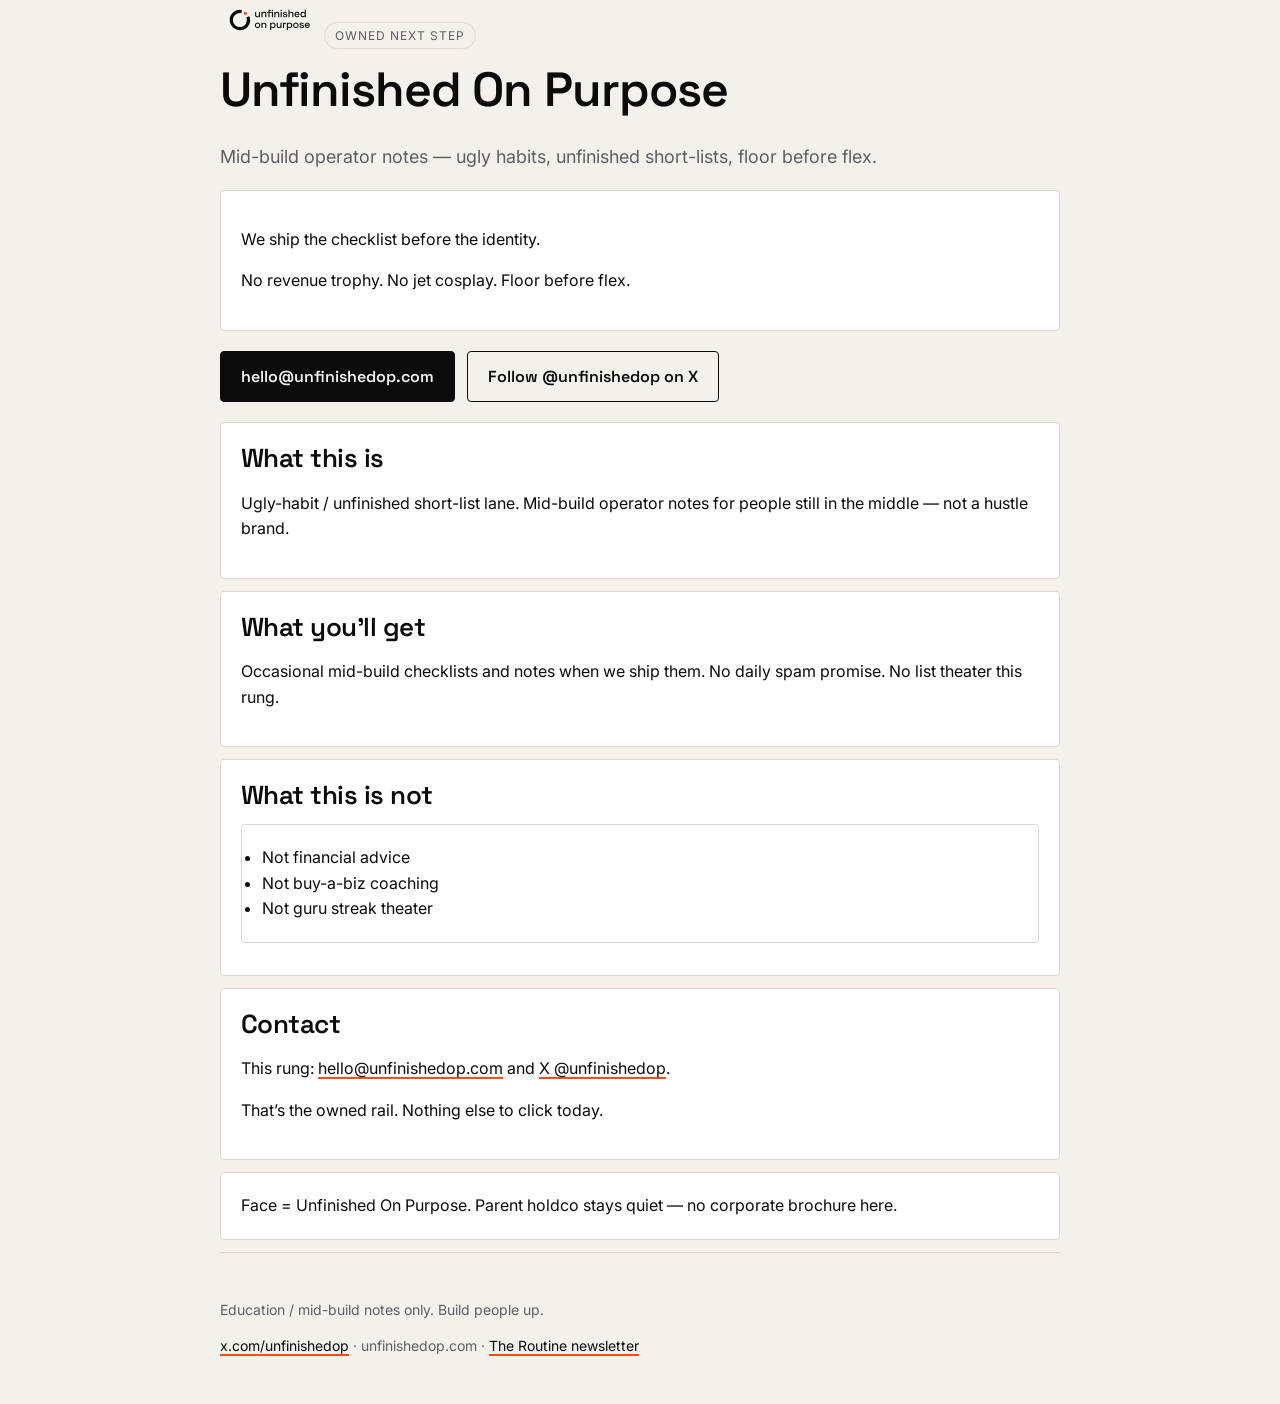
==== index.html @ bfcd1fdf "Apply UOP brand direction A (Open Loop): brand.css tokens, logo, favicons, Routine wordmark" ====
<!DOCTYPE html>
<html lang="en">
<head>
  <meta charset="utf-8" />
  <meta name="viewport" content="width=device-width, initial-scale=1" />
  <title>Unfinished On Purpose</title>
  <meta name="description" content="Mid-build operator notes — ugly habits, unfinished short-lists, floor before flex." />
  <meta name="theme-color" content="#1a1917" />
  <link rel="icon" type="image/svg+xml" href="brand/uop-mark.svg" />
  <link rel="icon" type="image/png" href="favicon.png" />
  <link rel="apple-touch-icon" href="favicon-192.png" />
  <link rel="stylesheet" href="styles.css">
</head>
<body>
  <main class="wrap">
    <img class="brandlogo" src="brand/uop-logo.svg" alt="Unfinished On Purpose logo" />
    <p class="eyebrow">Owned next step</p>
    <h1>Unfinished On Purpose</h1>
    <p class="oneliner">Mid-build operator notes — ugly habits, unfinished short-lists, floor before flex.</p>

    <div class="proof" aria-label="Proof of unfinished">
      <p>We ship the checklist before the identity.</p>
      <p>No revenue trophy. No jet cosplay. Floor before flex.</p>
    </div>

    <div class="ctas">
      <a class="btn btn-primary" href="mailto:hello@unfinishedop.com">hello@unfinishedop.com</a>
      <a class="btn btn-secondary" href="https://x.com/unfinishedop" rel="noopener noreferrer">Follow @unfinishedop on X</a>
    </div>

    <section class="panel">
      <h2>What this is</h2>
      <p>Ugly-habit / unfinished short-list lane. Mid-build operator notes for people still in the middle — not a hustle brand.</p>
    </section>

    <section class="panel">
      <h2>What you’ll get</h2>
      <p>Occasional mid-build checklists and notes when we ship them. No daily spam promise. No list theater this rung.</p>
    </section>

    <section class="panel">
      <h2>What this is not</h2>
      <ul class="kill">
        <li>Not financial advice</li>
        <li>Not buy-a-biz coaching</li>
        <li>Not guru streak theater</li>
      </ul>
    </section>

    <section class="panel">
      <h2>Contact</h2>
      <p>This rung: <a href="mailto:hello@unfinishedop.com">hello@unfinishedop.com</a> and <a href="https://x.com/unfinishedop" rel="noopener noreferrer">X @unfinishedop</a>.</p>
      <p>That’s the owned rail. Nothing else to click today.</p>
    </section>

    <p class="holdco">Face = Unfinished On Purpose. Parent holdco stays quiet — no corporate brochure here.</p>

    <footer>
      <p>Education / mid-build notes only. Build people up.</p>
      <p><a href="https://x.com/unfinishedop" rel="noopener noreferrer">x.com/unfinishedop</a> · unfinishedop.com · <a href="routine/">The Routine newsletter</a></p>
    </footer>
  </main>
</body>
</html>
---- styles.css ----
/* Unfinished On Purpose — Open Loop brand (A). Tokens from /brand/brand.css. */
@import url("/brand/brand.css");
:root{--bg:var(--uop-bg);--fg:var(--uop-fg);--muted:var(--uop-muted);--line:var(--uop-rule);--soft:var(--uop-white);--accent:var(--uop-ink);--accent-fg:var(--uop-paper);--radius:var(--uop-radius);--font:var(--uop-font-body)}
*{box-sizing:border-box}
body{margin:0;background:var(--bg);color:var(--fg);font:16px/1.6 var(--font)}
a{color:var(--fg)}
h1,h2,h3{line-height:1.2;margin:0 0 .5em}
h1{font-size:clamp(32px,5vw,48px);letter-spacing:-.02em}
h2{font-size:26px}
section{padding:48px 0;border-top:1px solid var(--line)}
footer{padding:32px 0;border-top:1px solid var(--line);color:var(--muted);font-size:14px}
.wrap,.w{max-width:880px;margin:0 auto;padding:0 20px}
.narrow{max-width:640px}
nav{display:flex;justify-content:space-between;align-items:center;padding:18px 0}
.logo{display:flex;align-items:center;gap:8px;font-weight:700}
.logo img,.mark{width:28px;height:28px}
.eyebrow,.pill{display:inline-block;font-size:12px;text-transform:uppercase;letter-spacing:.08em;color:var(--muted);border:1px solid var(--line);border-radius:999px;padding:3px 10px}
.oneliner,.lead,.sub{color:var(--muted);font-size:18px}
.ctas{display:flex;flex-wrap:wrap;gap:12px;margin:20px 0}
.btn{display:inline-block;padding:12px 20px;border-radius:var(--radius);background:var(--accent);color:var(--accent-fg);text-decoration:none;font-weight:600;border:1px solid var(--accent)}
.btn.s{padding:8px 14px;font-size:14px}
.btn-secondary{background:transparent;color:var(--fg)}
.panel,.c,.offer,.proof,.holdco,.kill{background:var(--soft);border:1px solid var(--line);border-radius:var(--radius);padding:20px;margin:12px 0}
.g{display:grid;gap:16px}.g3{grid-template-columns:repeat(auto-fit,minmax(220px,1fr))}
.ic{font-size:22px}
.embed{margin:16px 0}

h1,h2,h3,.logo,.btn{font-family:var(--uop-font-display)}
.btn:hover{background:var(--uop-primer);border-color:var(--uop-primer);color:var(--uop-white)}
a:hover{color:var(--uop-primer-dark)}
.brandlogo{height:40px;width:auto}.wordmark{display:block;height:56px;width:auto;margin:12px 0}
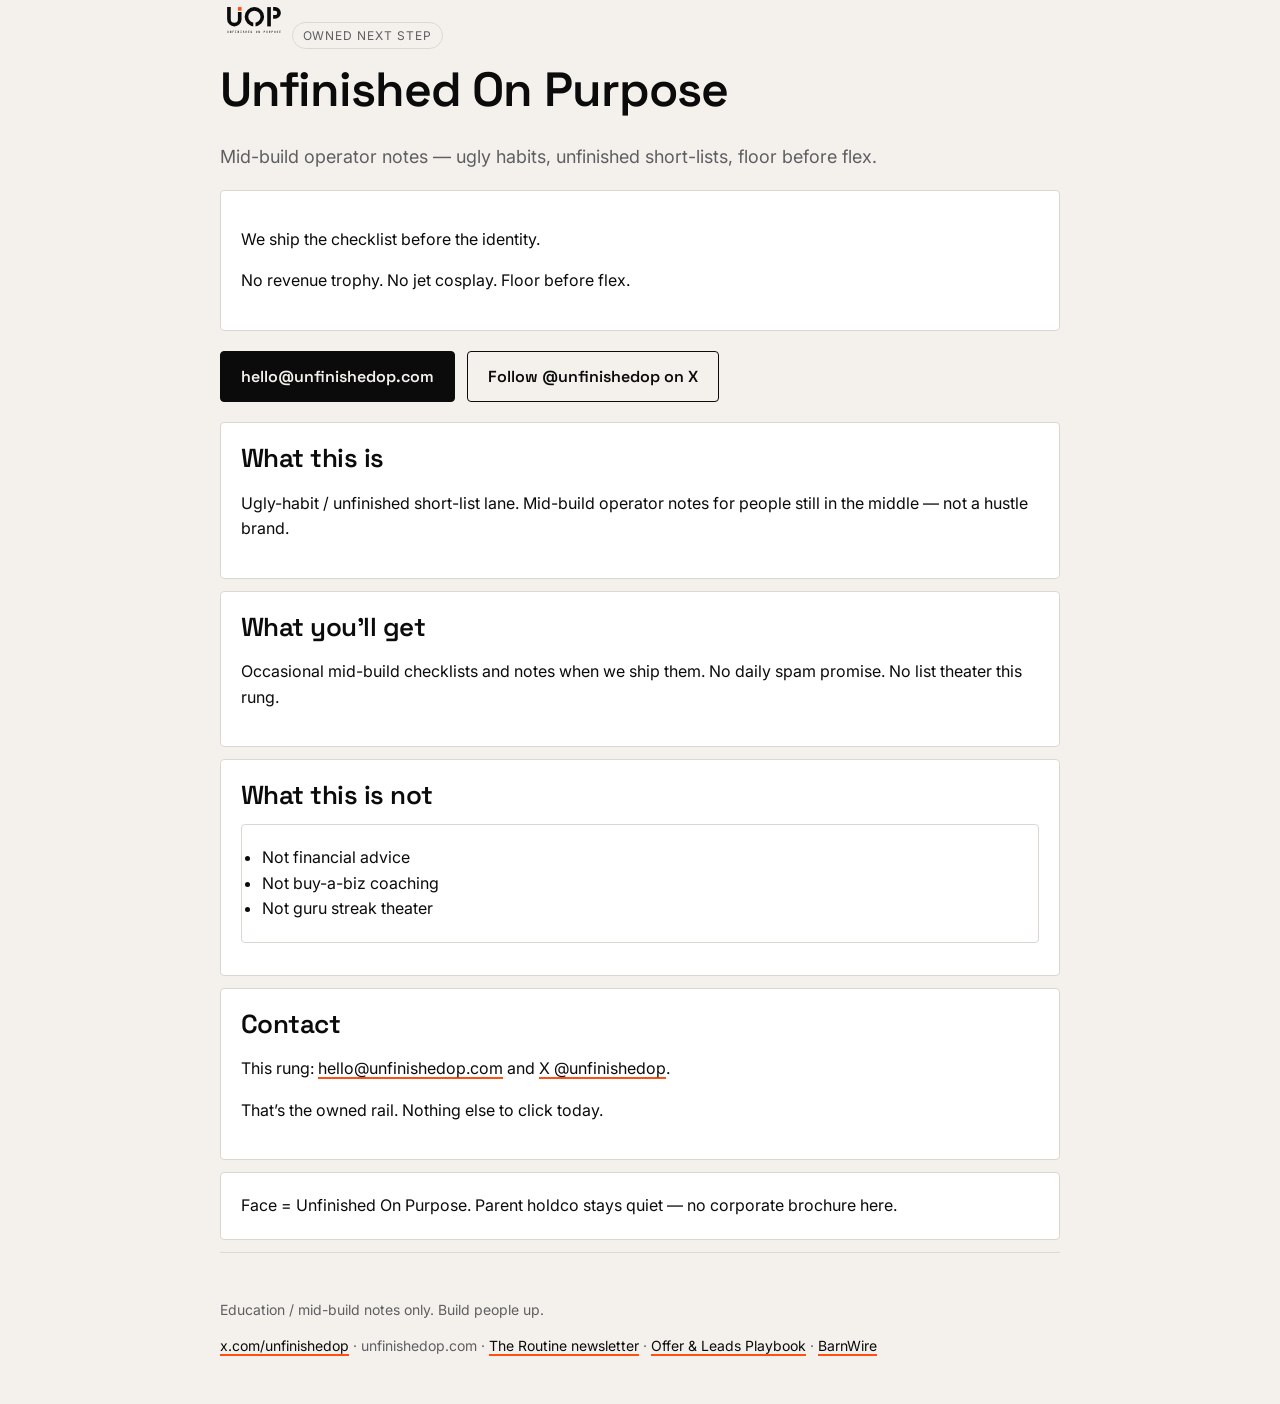
==== commit 620a0a1e: "Publish Hormozi playbook and BarnWire Issue 1" ====
--- a/index.html
+++ b/index.html
@@ -57,7 +57,7 @@
 
     <footer>
       <p>Education / mid-build notes only. Build people up.</p>
-      <p><a href="https://x.com/unfinishedop" rel="noopener noreferrer">x.com/unfinishedop</a> · unfinishedop.com · <a href="routine/">The Routine newsletter</a></p>
+      <p><a href="https://x.com/unfinishedop" rel="noopener noreferrer">x.com/unfinishedop</a> · unfinishedop.com · <a href="routine/">The Routine newsletter</a> · <a href="playbooks/hormozi/">Offer &amp; Leads Playbook</a> · <a href="barnwire/">BarnWire</a></p>
     </footer>
   </main>
 </body>
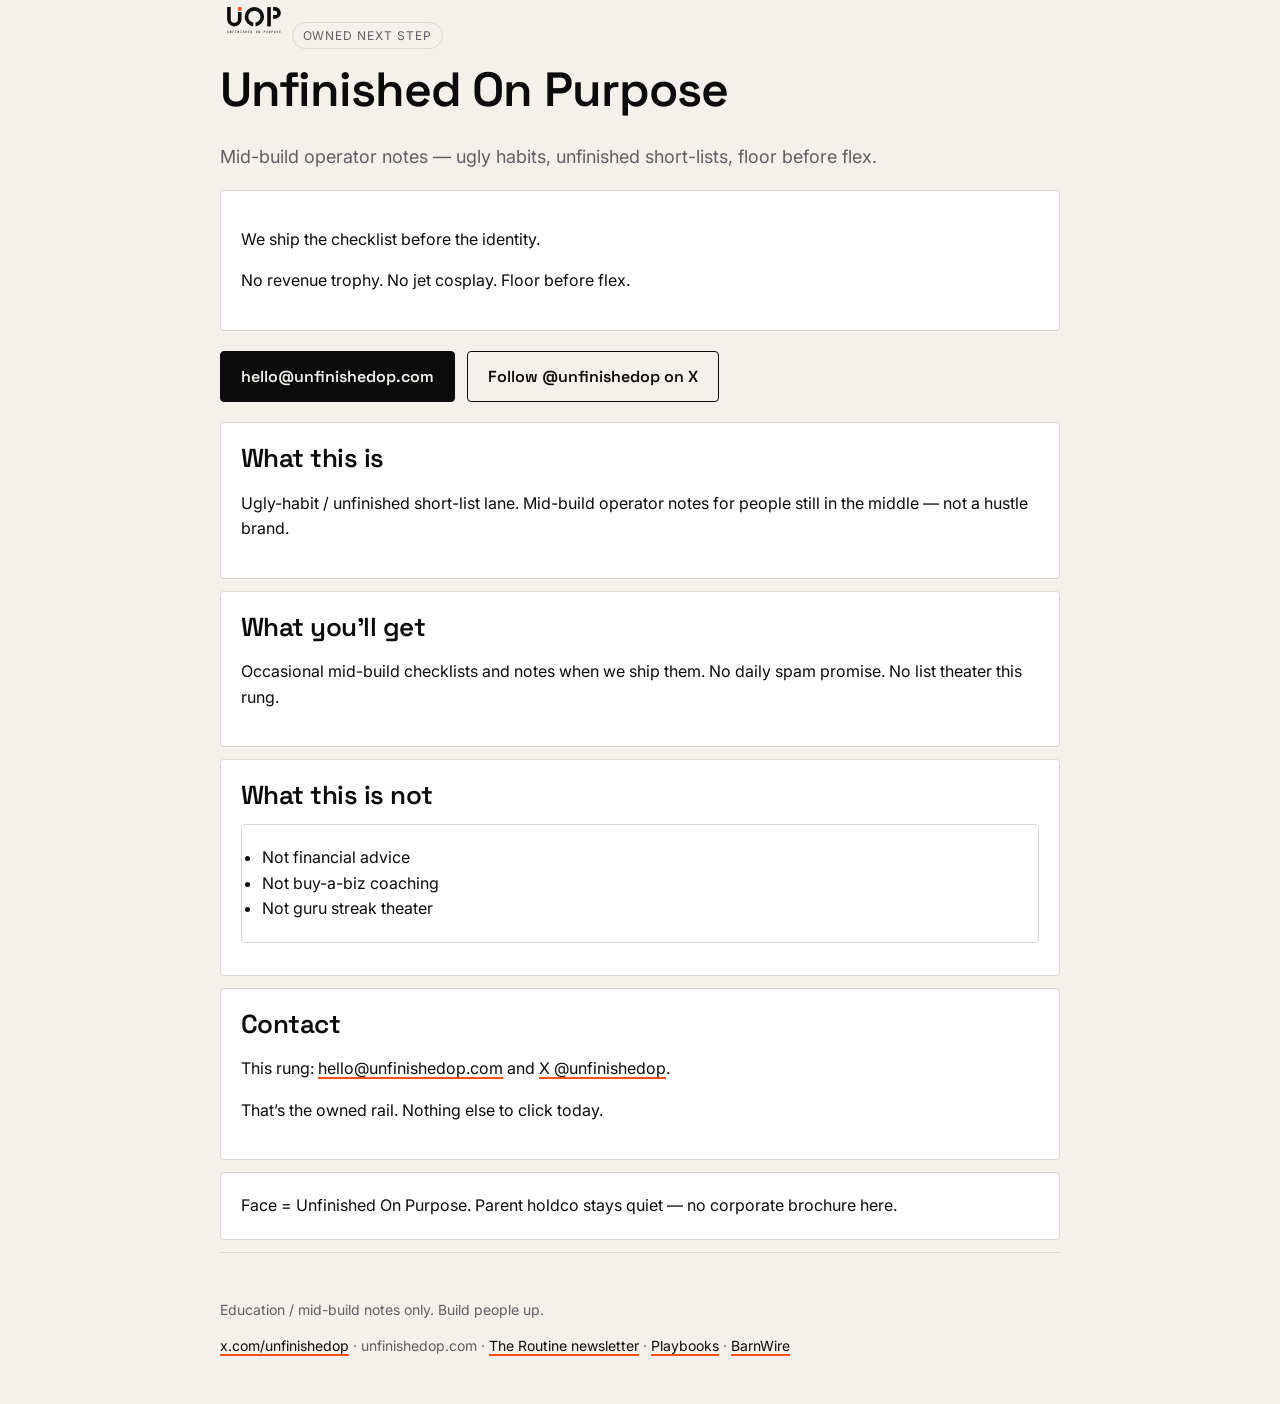
==== commit 29b7a2a8: "Playbooks: publish Ramsey, Martell, Voss; Hormozi template CTA; /playbooks index + templates waitlis" ====
--- a/index.html
+++ b/index.html
@@ -57,7 +57,7 @@
 
     <footer>
       <p>Education / mid-build notes only. Build people up.</p>
-      <p><a href="https://x.com/unfinishedop" rel="noopener noreferrer">x.com/unfinishedop</a> · unfinishedop.com · <a href="routine/">The Routine newsletter</a> · <a href="playbooks/hormozi/">Offer &amp; Leads Playbook</a> · <a href="barnwire/">BarnWire</a></p>
+      <p><a href="https://x.com/unfinishedop" rel="noopener noreferrer">x.com/unfinishedop</a> · unfinishedop.com · <a href="routine/">The Routine newsletter</a> · <a href="playbooks/">Playbooks</a> · <a href="barnwire/">BarnWire</a></p>
     </footer>
   </main>
 </body>
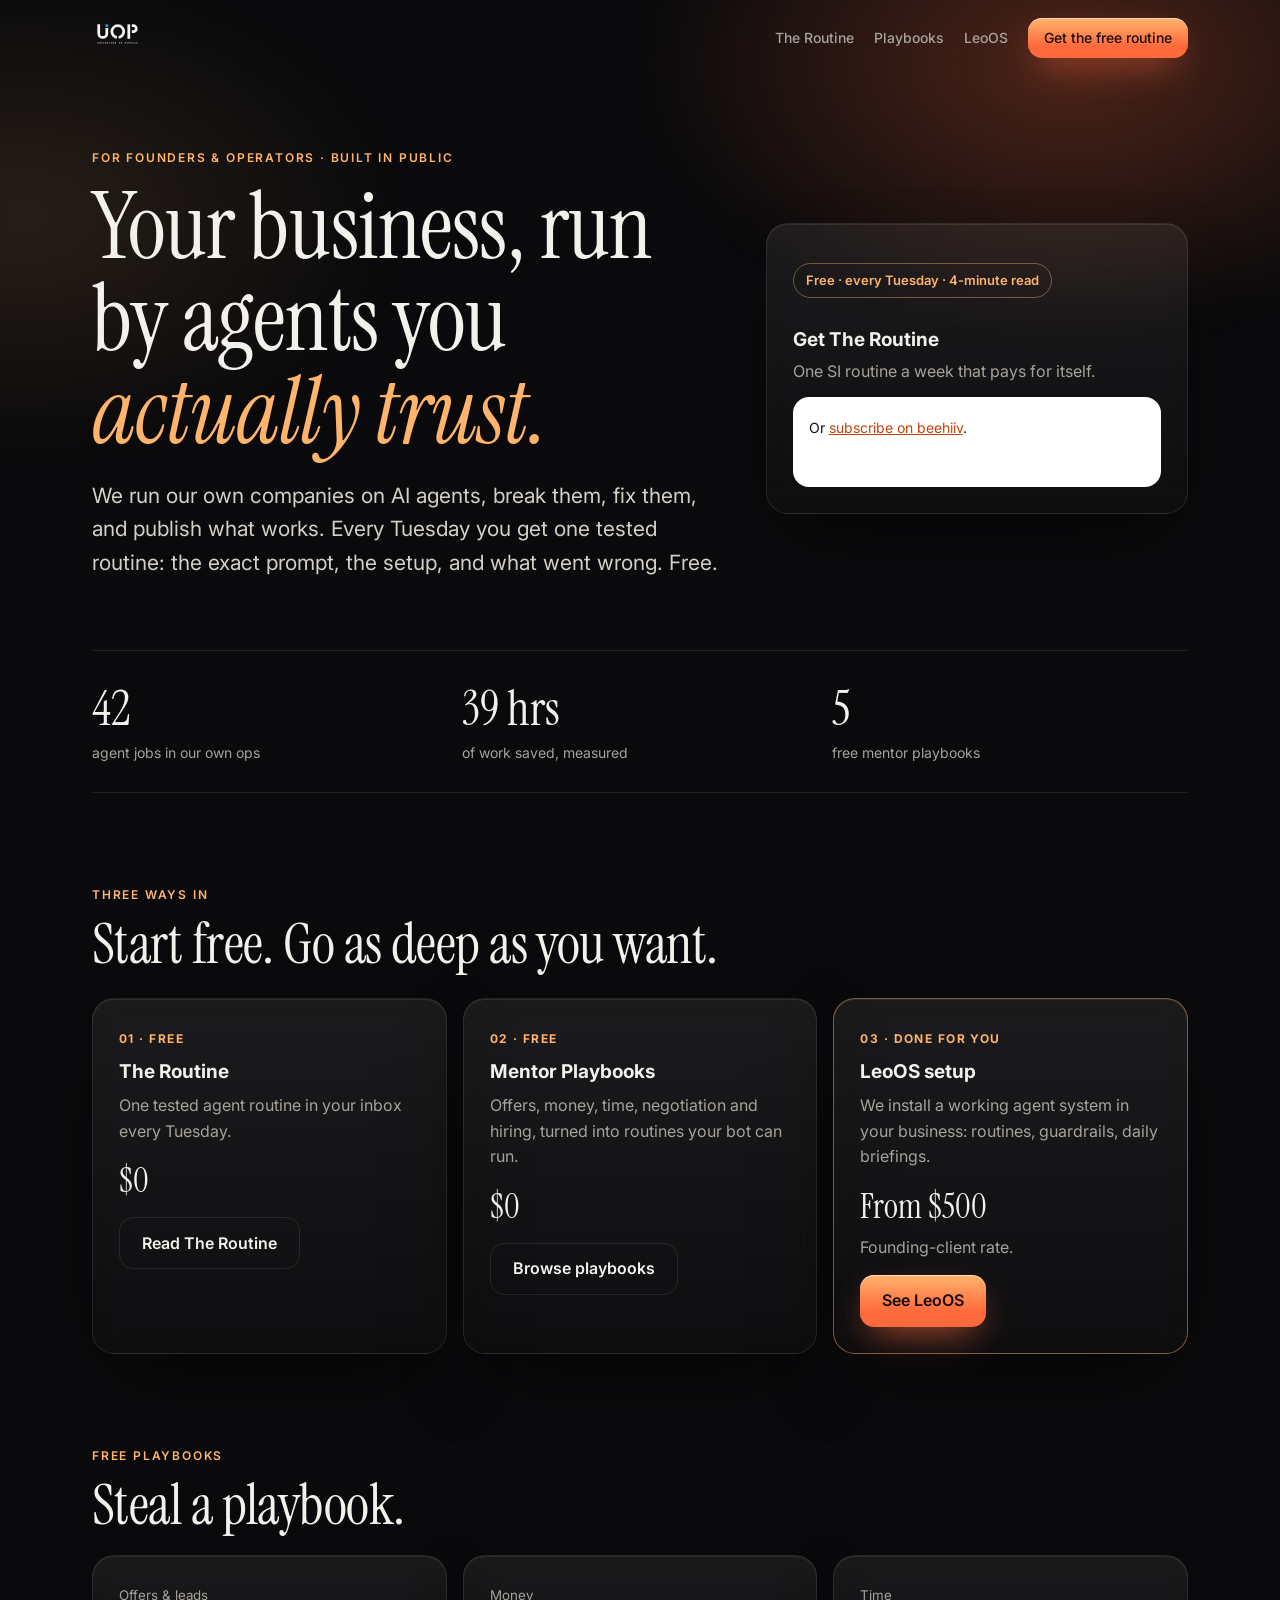
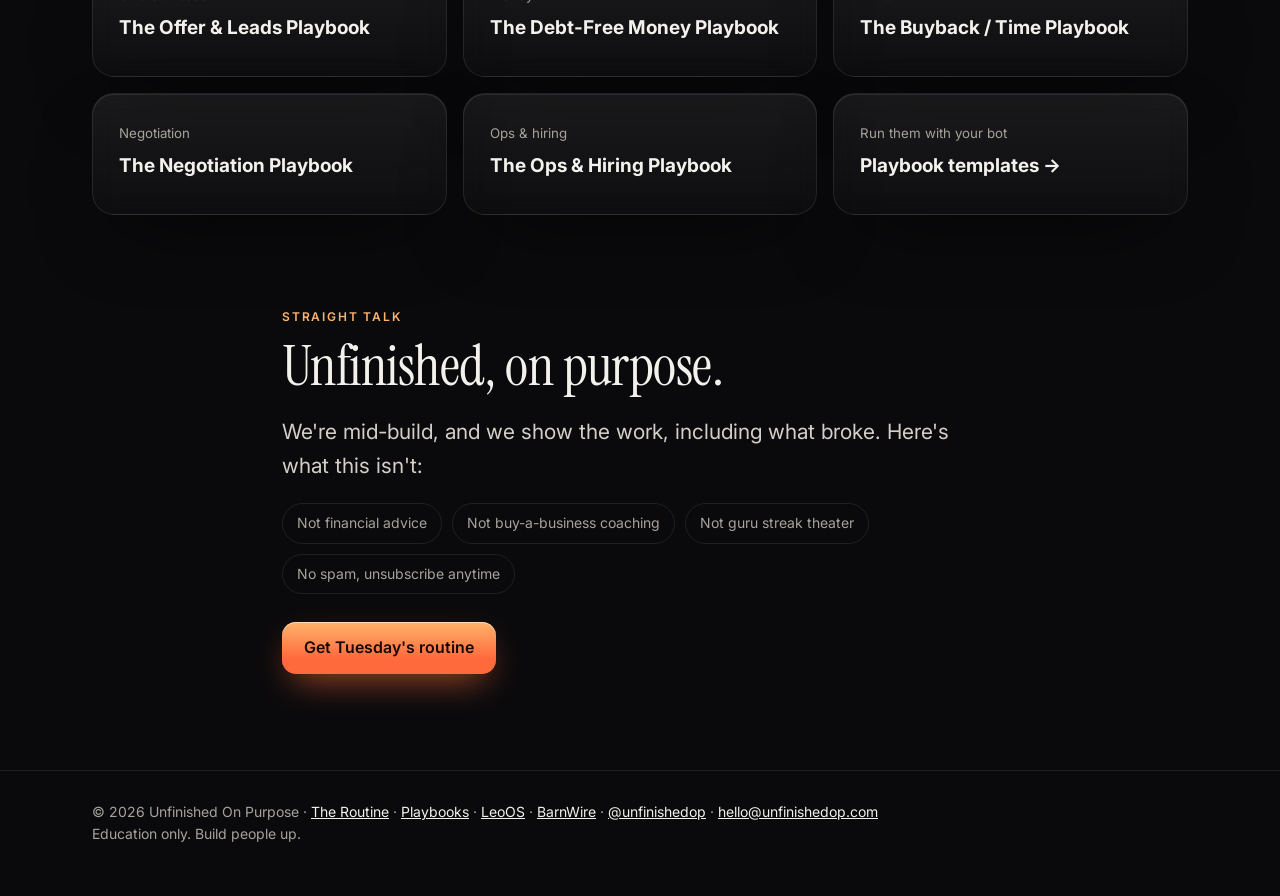
==== commit e28148ce: "Revamp home + /routine: clear offer, Routine signup in hero, 3 paths to LeoOS, glossy dark system, S" ====
--- a/index.html
+++ b/index.html
@@ -1,64 +1,42 @@
 <!DOCTYPE html>
 <html lang="en">
 <head>
-  <meta charset="utf-8" />
-  <meta name="viewport" content="width=device-width, initial-scale=1" />
-  <title>Unfinished On Purpose</title>
-  <meta name="description" content="Mid-build operator notes — ugly habits, unfinished short-lists, floor before flex." />
-  <meta name="theme-color" content="#1a1917" />
-  <link rel="icon" type="image/svg+xml" href="brand/uop-mark.svg" />
-  <link rel="icon" type="image/png" href="favicon.png" />
-  <link rel="apple-touch-icon" href="favicon-192.png" />
-  <link rel="stylesheet" href="styles.css">
+<meta charset="utf-8"><meta name="viewport" content="width=device-width,initial-scale=1,viewport-fit=cover">
+<title>Unfinished On Purpose — run your business with AI agents you trust</title>
+<meta name="description" content="Tested AI-agent routines for founders and operators. Free weekly newsletter (The Routine), free mentor playbooks, and done-for-you LeoOS setup.">
+<link rel="canonical" href="https://unfinishedop.com/">
+<meta property="og:title" content="Unfinished On Purpose — AI agents doing real work">
+<meta property="og:description" content="One tested AI routine a week. Free playbooks. Done-for-you setup.">
+<meta name="twitter:card" content="summary"><meta name="twitter:site" content="@unfinishedop">
+<meta name="theme-color" content="#0a0a0c">
+<link rel="icon" type="image/svg+xml" href="brand/uop-mark.svg"><link rel="icon" type="image/png" href="favicon.png"><link rel="apple-touch-icon" href="favicon-192.png">
+<link rel="preconnect" href="https://fonts.googleapis.com"><link rel="preconnect" href="https://fonts.gstatic.com" crossorigin><link href="https://fonts.googleapis.com/css2?family=Instrument+Serif:ital@0;1&family=Inter:wght@400;500;600&display=swap" rel="stylesheet">
+<link rel="stylesheet" href="site.css?v=1">
 </head>
 <body>
-  <main class="wrap">
-    <img class="brandlogo" src="brand/uop-logo.svg" alt="Unfinished On Purpose logo" />
-    <p class="eyebrow">Owned next step</p>
-    <h1>Unfinished On Purpose</h1>
-    <p class="oneliner">Mid-build operator notes — ugly habits, unfinished short-lists, floor before flex.</p>
-
-    <div class="proof" aria-label="Proof of unfinished">
-      <p>We ship the checklist before the identity.</p>
-      <p>No revenue trophy. No jet cosplay. Floor before flex.</p>
-    </div>
-
-    <div class="ctas">
-      <a class="btn btn-primary" href="mailto:hello@unfinishedop.com">hello@unfinishedop.com</a>
-      <a class="btn btn-secondary" href="https://x.com/unfinishedop" rel="noopener noreferrer">Follow @unfinishedop on X</a>
-    </div>
-
-    <section class="panel">
-      <h2>What this is</h2>
-      <p>Ugly-habit / unfinished short-list lane. Mid-build operator notes for people still in the middle — not a hustle brand.</p>
-    </section>
-
-    <section class="panel">
-      <h2>What you’ll get</h2>
-      <p>Occasional mid-build checklists and notes when we ship them. No daily spam promise. No list theater this rung.</p>
-    </section>
-
-    <section class="panel">
-      <h2>What this is not</h2>
-      <ul class="kill">
-        <li>Not financial advice</li>
-        <li>Not buy-a-biz coaching</li>
-        <li>Not guru streak theater</li>
-      </ul>
-    </section>
-
-    <section class="panel">
-      <h2>Contact</h2>
-      <p>This rung: <a href="mailto:hello@unfinishedop.com">hello@unfinishedop.com</a> and <a href="https://x.com/unfinishedop" rel="noopener noreferrer">X @unfinishedop</a>.</p>
-      <p>That’s the owned rail. Nothing else to click today.</p>
-    </section>
-
-    <p class="holdco">Face = Unfinished On Purpose. Parent holdco stays quiet — no corporate brochure here.</p>
-
-    <footer>
-      <p>Education / mid-build notes only. Build people up.</p>
-      <p><a href="https://x.com/unfinishedop" rel="noopener noreferrer">x.com/unfinishedop</a> · unfinishedop.com · <a href="routine/">The Routine newsletter</a> · <a href="playbooks/">Playbooks</a> · <a href="barnwire/">BarnWire</a></p>
-    </footer>
-  </main>
-</body>
-</html>
+<div class="w"><nav class="top"><a href="/"><img src="brand/uop-logo.svg" alt="Unfinished On Purpose"></a><div class="links"><a href="routine/">The Routine</a><a href="playbooks/">Playbooks</a><a href="https://getleoos.com">LeoOS</a><a class="btn s" href="#join">Get the free routine</a></div></nav></div>
+<header class="hero"><div class="w row">
+<div><p class="eyebrow">For founders &amp; operators · built in public</p>
+<h1>Your business, run by agents you <em>actually trust.</em></h1>
+<p class="lead">We run our own companies on AI agents, break them, fix them, and publish what works. Every Tuesday you get one tested routine: the exact prompt, the setup, and what went wrong. Free.</p></div>
+<div class="glass" id="join"><p class="pill">Free · every Tuesday · 4-minute read</p><h3 style="margin:14px 0 4px">Get The Routine</h3><p class="sub" style="margin:0 0 12px">One SI routine a week that pays for itself.</p><div class="embed"><script async src="https://subscribe-forms.beehiiv.com/v3/loader.js" data-beehiiv-form="b1e01b2e-a9c0-4a73-90ba-bc5c24676701"></script><p style="margin:8px 4px 0;font-size:14px">Or <a href="https://the-routine.beehiiv.com/subscribe">subscribe on beehiiv</a>.</p></div></div>
+</div></header>
+<div class="w"><div class="stats"><div><b>42</b><span>agent jobs in our own ops</span></div><div><b>39 hrs</b><span>of work saved, measured</span></div><div><b>5</b><span>free mentor playbooks</span></div></div></div>
+<section class="band"><div class="w"><p class="eyebrow">Three ways in</p><h2>Start free. Go as deep as you want.</h2>
+<div class="g g3" style="margin-top:26px">
+<div class="glass path"><b>01 · FREE</b><h3>The Routine</h3><p>One tested agent routine in your inbox every Tuesday.</p><span class="price">$0</span><p></p><a class="btn ghost" href="routine/">Read The Routine</a></div>
+<div class="glass path"><b>02 · FREE</b><h3>Mentor Playbooks</h3><p>Offers, money, time, negotiation and hiring, turned into routines your bot can run.</p><span class="price">$0</span><p></p><a class="btn ghost" href="playbooks/">Browse playbooks</a></div>
+<div class="glass path" style="border-color:rgba(255,179,107,.45)"><b>03 · DONE FOR YOU</b><h3>LeoOS setup</h3><p>We install a working agent system in your business: routines, guardrails, daily briefings.</p><span class="price">From $500</span><p>Founding-client rate.</p><a class="btn" href="https://getleoos.com">See LeoOS</a></div>
+</div></div></section>
+<section class="band" style="padding-top:0"><div class="w"><p class="eyebrow">Free playbooks</p><h2>Steal a playbook.</h2>
+<div class="g g3" style="margin-top:22px">
+<a class="glass pb" href="playbooks/hormozi/"><small>Offers &amp; leads</small><h3>The Offer &amp; Leads Playbook</h3></a>
+<a class="glass pb" href="playbooks/ramsey/"><small>Money</small><h3>The Debt-Free Money Playbook</h3></a>
+<a class="glass pb" href="playbooks/martell/"><small>Time</small><h3>The Buyback / Time Playbook</h3></a>
+<a class="glass pb" href="playbooks/voss/"><small>Negotiation</small><h3>The Negotiation Playbook</h3></a>
+<a class="glass pb" href="playbooks/leila-hormozi/"><small>Ops &amp; hiring</small><h3>The Ops &amp; Hiring Playbook</h3></a>
+<a class="glass pb" href="playbooks/templates/"><small>Run them with your bot</small><h3>Playbook templates →</h3></a>
+</div></div></section>
+<section class="band" style="padding-top:0"><div class="w narrow"><p class="eyebrow">Straight talk</p><h2>Unfinished, on purpose.</h2><p class="lead">We're mid-build, and we show the work, including what broke. Here's what this isn't:</p><ul class="not"><li>Not financial advice</li><li>Not buy-a-business coaching</li><li>Not guru streak theater</li><li>No spam, unsubscribe anytime</li></ul><p style="margin-top:28px"><a class="btn" href="#join">Get Tuesday's routine</a></p></div></section>
+<footer class="f"><div class="w">© 2026 Unfinished On Purpose · <a href="routine/">The Routine</a> · <a href="playbooks/">Playbooks</a> · <a href="https://getleoos.com">LeoOS</a> · <a href="https://www.getbarnwire.com/">BarnWire</a> · <a href="https://x.com/unfinishedop" rel="noopener">@unfinishedop</a> · <a href="mailto:hello@unfinishedop.com">hello@unfinishedop.com</a><br>Education only. Build people up.</div></footer>
+</body></html>
--- a/site.css
+++ b/site.css
@@ -0,0 +1,23 @@
+:root{--bg:#0a0a0c;--tx:#f3f1ec;--mu:#a7a39b;--ln:rgba(255,255,255,.09);--ac:#ff6a3d;--ac2:#ffb36b;--serif:"Instrument Serif",Georgia,serif;--sans:Inter,system-ui,-apple-system,sans-serif}
+*{box-sizing:border-box}html{scroll-behavior:smooth}body{margin:0;background:var(--bg);color:var(--tx);font:16px/1.6 var(--sans);-webkit-font-smoothing:antialiased;overflow-x:hidden}
+body:before{content:"";position:fixed;inset:-10% -10% auto;height:85vh;z-index:-1;background:radial-gradient(40% 50% at 78% 20%,rgba(255,106,61,.28),transparent 70%),radial-gradient(35% 45% at 10% 40%,rgba(255,179,107,.12),transparent 70%);filter:blur(20px)}
+a{color:var(--ac2)}.w{max-width:1140px;margin:0 auto;padding:0 22px}.narrow{max-width:760px}
+nav.top{display:flex;justify-content:space-between;align-items:center;padding:18px 0}nav.top img{height:30px;filter:invert(1)}nav.top .links{display:flex;gap:20px;align-items:center}nav.top .links a{color:var(--mu);text-decoration:none;font-size:14px;font-weight:500}
+.btn{display:inline-flex;align-items:center;justify-content:center;min-height:52px;padding:0 22px;border-radius:14px;font-weight:600;text-decoration:none;color:#170a04!important;background:linear-gradient(180deg,var(--ac2),var(--ac) 70%);box-shadow:0 14px 36px -12px rgba(255,106,61,.8),inset 0 1px 0 rgba(255,255,255,.5);border:0}
+.btn.s{min-height:40px;padding:0 16px;font-size:14px}.btn.ghost{background:transparent;color:var(--tx)!important;border:1px solid var(--ln);box-shadow:none}
+.eyebrow{text-transform:uppercase;letter-spacing:.15em;font-size:12px;font-weight:600;color:var(--ac2)}
+h1,h2{font-family:var(--serif);font-weight:400;letter-spacing:-.01em;line-height:1}h1{font-size:clamp(48px,7.2vw,94px);margin:14px 0 20px}h1 em,h2 em{color:var(--ac2)}
+h2{font-size:clamp(34px,4.4vw,56px);margin:8px 0 14px}h3{font-size:19px;margin:6px 0}
+.lead{font-size:clamp(17px,1.7vw,21px);color:#d4d0c8;max-width:58ch}.sub{color:var(--mu)}
+.hero{padding:60px 0 50px}.hero .row{display:grid;grid-template-columns:1.2fr .8fr;gap:40px;align-items:center}
+.glass{background:linear-gradient(180deg,rgba(255,255,255,.07),rgba(255,255,255,.02));border:1px solid var(--ln);border-radius:22px;padding:26px;box-shadow:0 30px 80px -30px rgba(0,0,0,.7),inset 0 1px 0 rgba(255,255,255,.08);backdrop-filter:blur(12px)}
+.embed{background:#fff;border-radius:16px;padding:12px;color:#111;min-height:90px}.embed a{color:#c2410c}
+.stats{display:grid;grid-template-columns:repeat(3,1fr);gap:14px;padding:26px 0;border-top:1px solid var(--ln);border-bottom:1px solid var(--ln)}.stats b{display:block;font:48px var(--serif)}.stats span{color:var(--mu);font-size:14px}
+section.band{padding:80px 0}.g{display:grid;gap:16px}.g3{grid-template-columns:repeat(3,1fr)}.g2{grid-template-columns:repeat(2,1fr)}
+.path b{color:var(--ac2);font-size:12px;letter-spacing:.12em}.path p,.c p{color:var(--mu);margin:6px 0 14px}.path .price{font:34px var(--serif);color:var(--tx)}
+.pb{display:block;text-decoration:none;color:var(--tx);transition:transform .2s,border-color .2s}.pb:hover{transform:translateY(-3px);border-color:rgba(255,179,107,.5)}.pb small{color:var(--mu)}
+.not{display:flex;flex-wrap:wrap;gap:10px;padding:0;list-style:none}.not li{border:1px solid var(--ln);border-radius:99px;padding:8px 14px;color:var(--mu);font-size:14px}
+footer.f{border-top:1px solid var(--ln);padding:30px 0 50px;color:var(--mu);font-size:14px}footer.f a{color:var(--tx)}
+.pill{display:inline-block;border:1px solid rgba(255,179,107,.4);color:var(--ac2);border-radius:99px;padding:6px 12px;font-size:13px;font-weight:600}
+.wordmark{height:56px;filter:invert(1);display:block;margin-bottom:8px}
+@media(max-width:860px){.hero .row,.g3,.g2{grid-template-columns:1fr}.stats{grid-template-columns:1fr 1fr 1fr}.stats b{font-size:34px}nav.top .links a:not(.btn){display:none}.btn{width:100%}nav.top .btn{width:auto}section.band{padding:56px 0}}
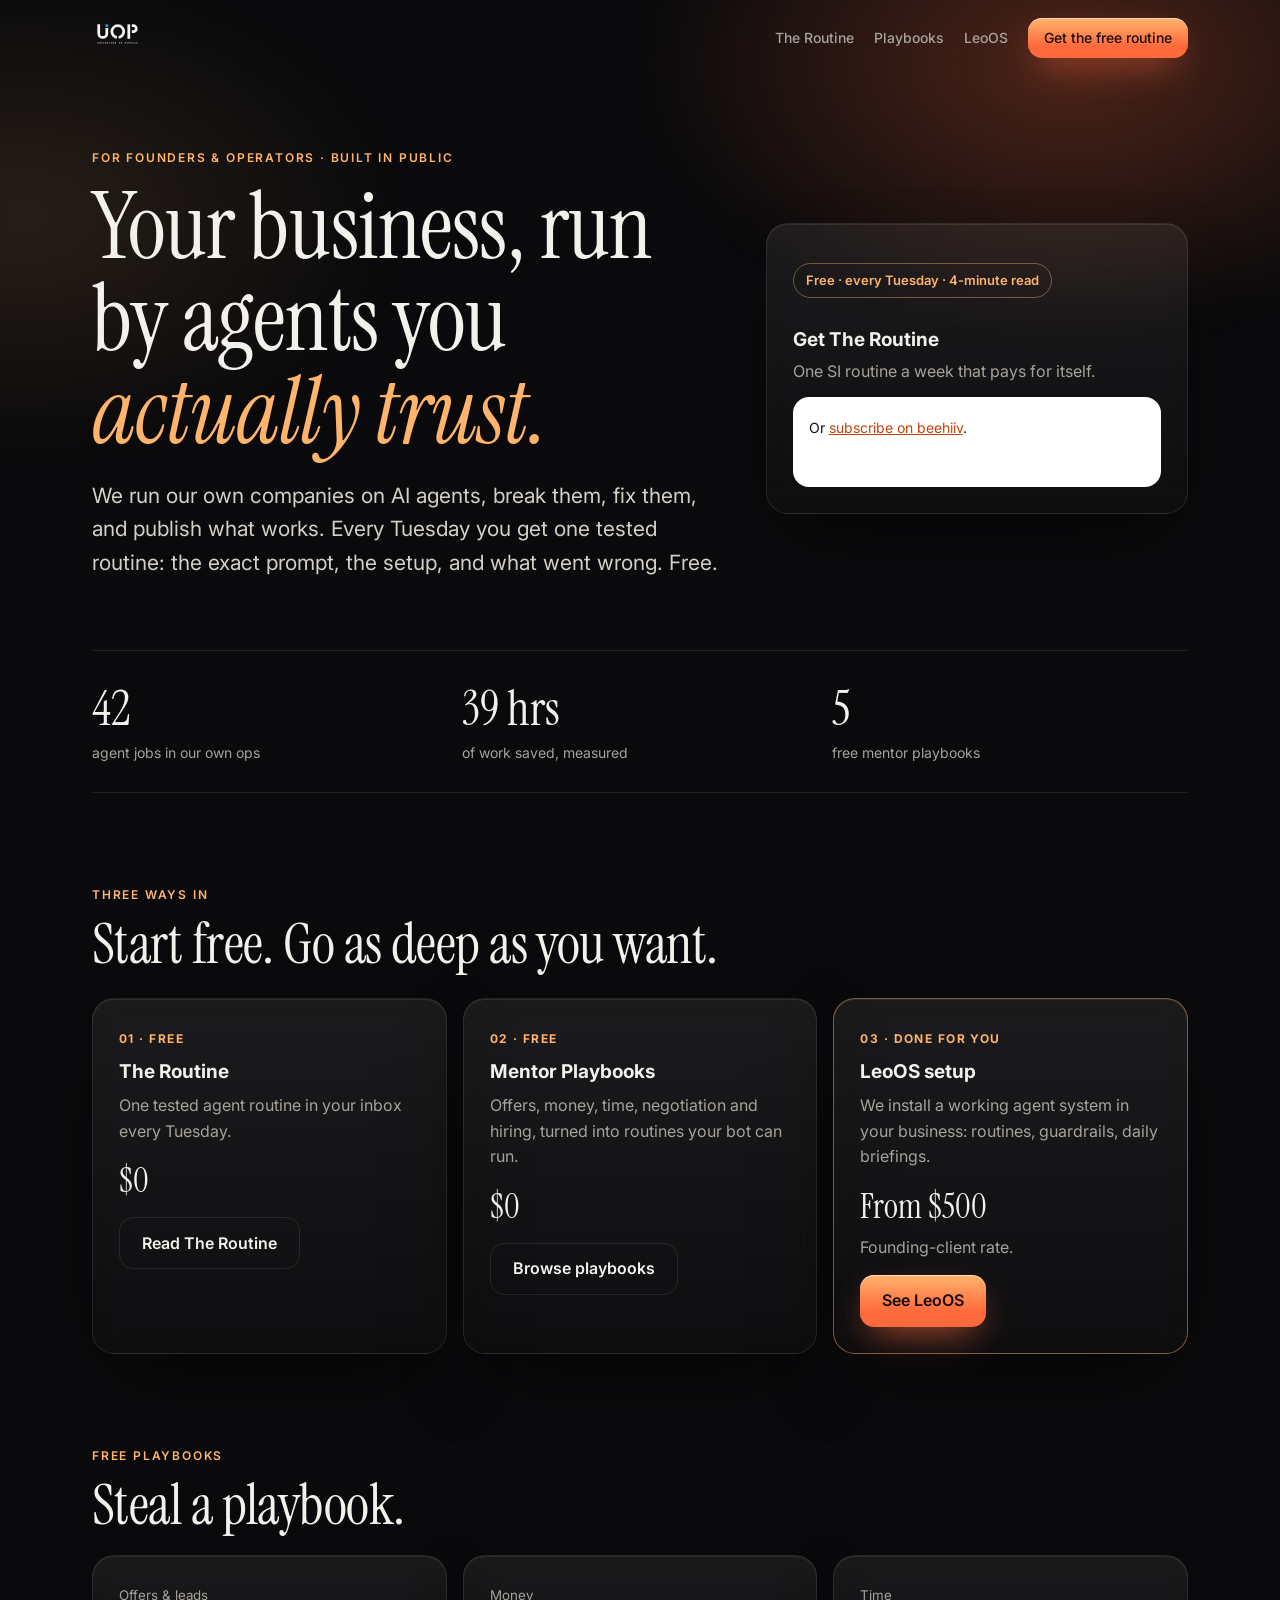
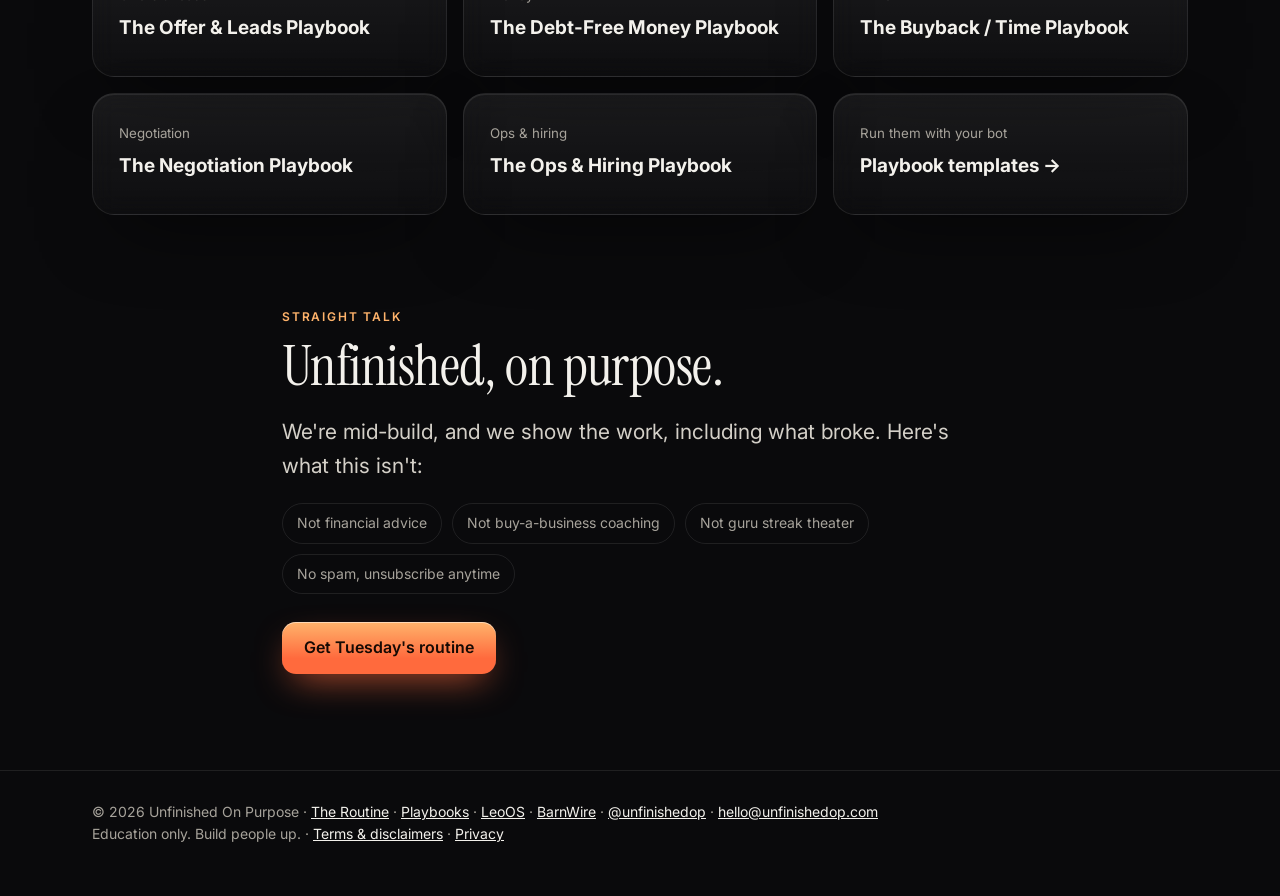
==== commit b509438a: "Legal: add/refresh Terms, Privacy, auto-renew + disclaimer wording, footer links (2026-10-14 audit)" ====
--- a/index.html
+++ b/index.html
@@ -38,5 +38,5 @@
 <a class="glass pb" href="playbooks/templates/"><small>Run them with your bot</small><h3>Playbook templates →</h3></a>
 </div></div></section>
 <section class="band" style="padding-top:0"><div class="w narrow"><p class="eyebrow">Straight talk</p><h2>Unfinished, on purpose.</h2><p class="lead">We're mid-build, and we show the work, including what broke. Here's what this isn't:</p><ul class="not"><li>Not financial advice</li><li>Not buy-a-business coaching</li><li>Not guru streak theater</li><li>No spam, unsubscribe anytime</li></ul><p style="margin-top:28px"><a class="btn" href="#join">Get Tuesday's routine</a></p></div></section>
-<footer class="f"><div class="w">© 2026 Unfinished On Purpose · <a href="routine/">The Routine</a> · <a href="playbooks/">Playbooks</a> · <a href="https://getleoos.com">LeoOS</a> · <a href="https://www.getbarnwire.com/">BarnWire</a> · <a href="https://x.com/unfinishedop" rel="noopener">@unfinishedop</a> · <a href="mailto:hello@unfinishedop.com">hello@unfinishedop.com</a><br>Education only. Build people up.</div></footer>
+<footer class="f"><div class="w">© 2026 Unfinished On Purpose · <a href="routine/">The Routine</a> · <a href="playbooks/">Playbooks</a> · <a href="https://getleoos.com">LeoOS</a> · <a href="https://www.getbarnwire.com/">BarnWire</a> · <a href="https://x.com/unfinishedop" rel="noopener">@unfinishedop</a> · <a href="mailto:hello@unfinishedop.com">hello@unfinishedop.com</a><br>Education only. Build people up. · <a href="terms.html">Terms &amp; disclaimers</a> · <a href="privacy.html">Privacy</a></div></footer>
 </body></html>
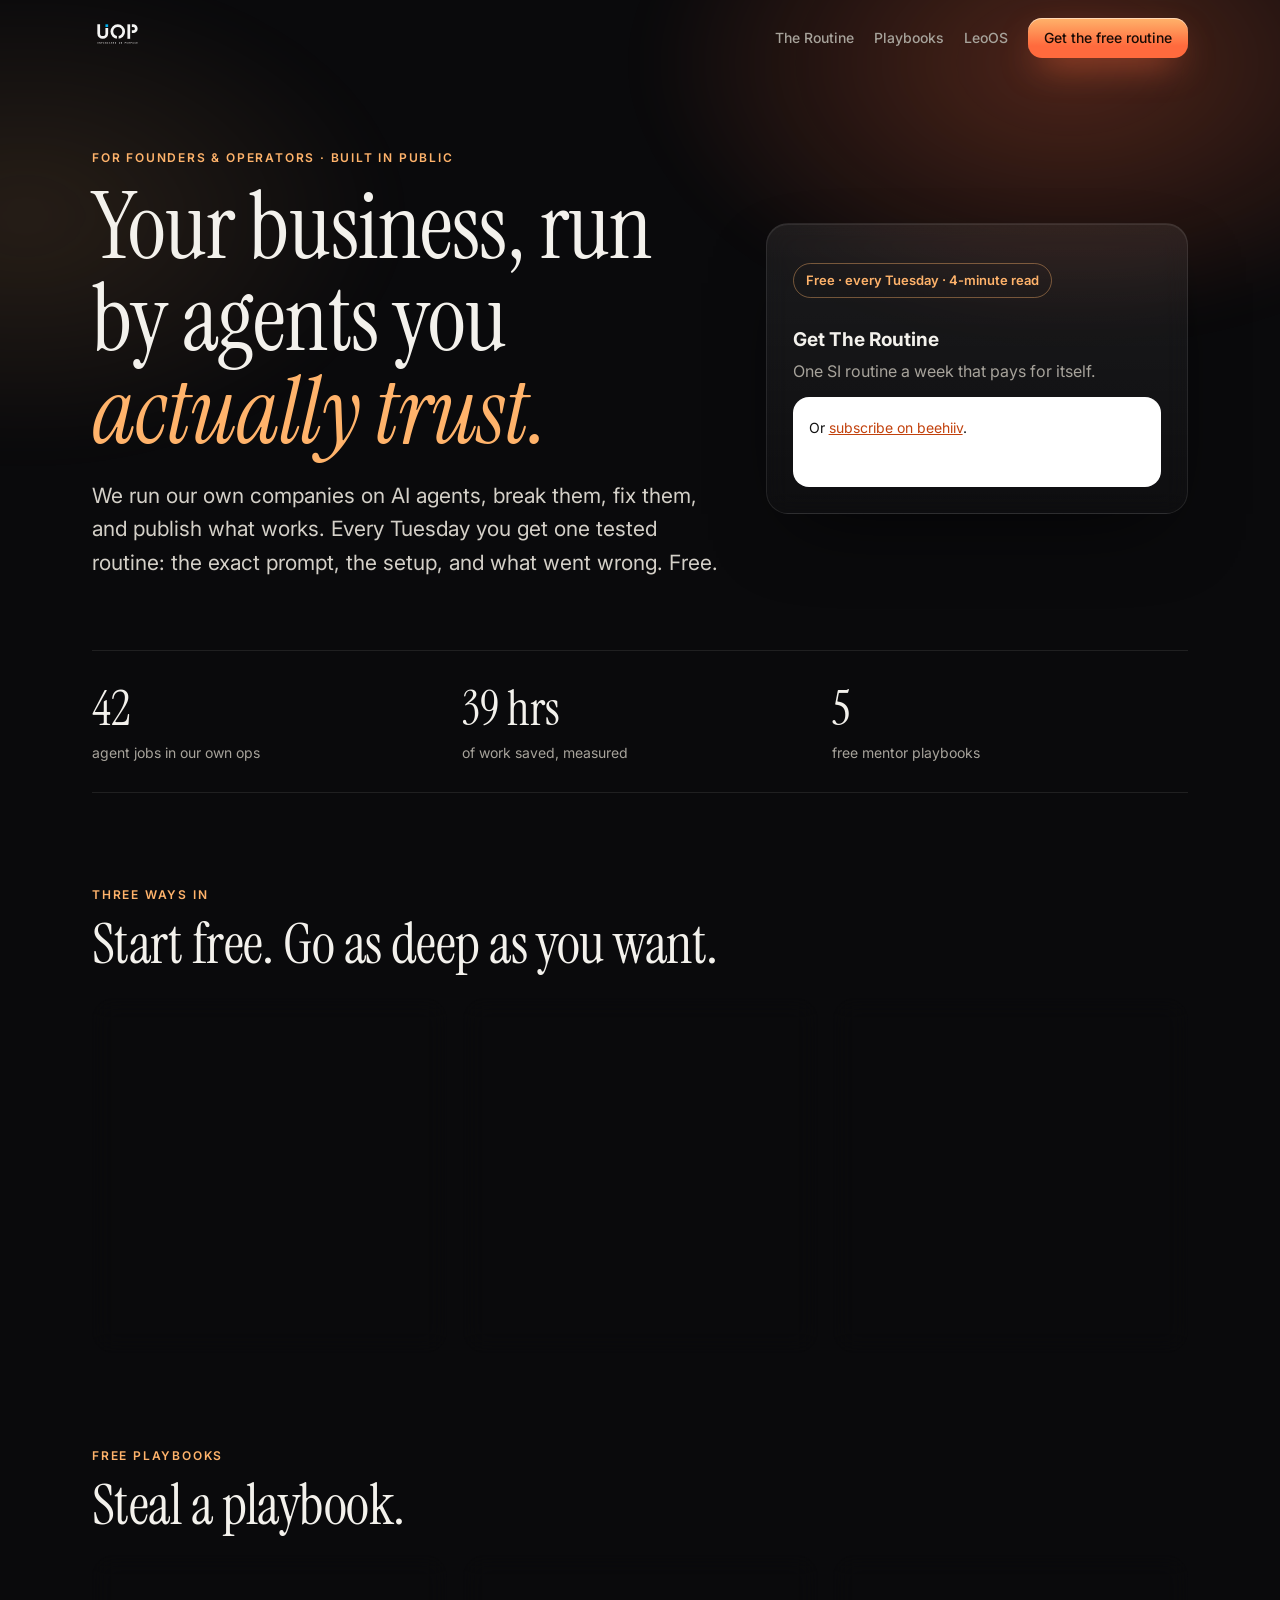
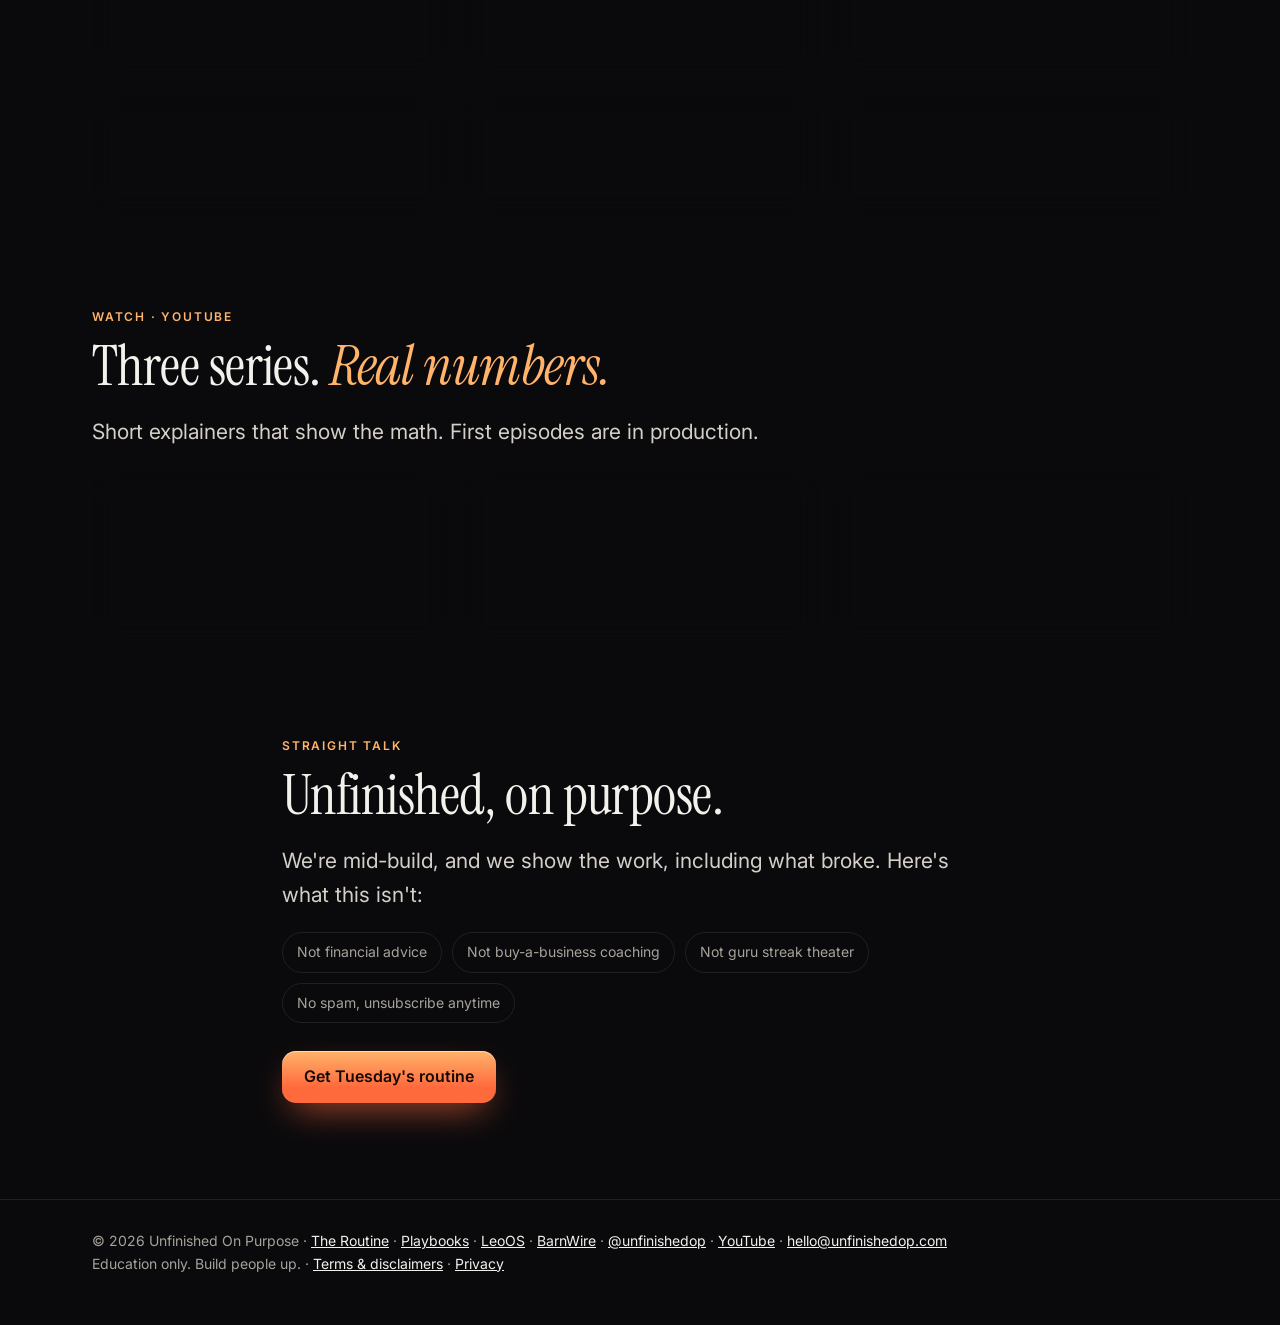
==== commit cae8bbd9: "Add small YouTube Watch section + footer link (not deployed)" ====
--- a/index.html
+++ b/index.html
@@ -37,6 +37,11 @@
 <a class="glass pb" href="playbooks/leila-hormozi/"><small>Ops &amp; hiring</small><h3>The Ops &amp; Hiring Playbook</h3></a>
 <a class="glass pb" href="playbooks/templates/"><small>Run them with your bot</small><h3>Playbook templates →</h3></a>
 </div></div></section>
+<section class="band" id="watch" style="padding-top:0"><div class="w"><p class="eyebrow">Watch · YouTube</p><h2>Three series. <em>Real numbers.</em></h2><p class="lead">Short explainers that show the math. First episodes are in production.</p><div class="g g3" style="margin-top:22px">
+<a class="glass pb" href="https://www.youtube.com/@unfinishedop" rel="noopener"><small>Houston home buying</small><h3>Deed Desk →</h3><p class="sub">What a house really costs, line by line.</p></a>
+<a class="glass pb" href="https://www.youtube.com/@unfinishedop" rel="noopener"><small>Money explainers</small><h3>Money in 90 →</h3><p class="sub">Credit, tax, insurance. 90 seconds each.</p></a>
+<a class="glass pb" href="https://www.youtube.com/@unfinishedop" rel="noopener"><small>Trucks &amp; towing</small><h3>Tow Rated →</h3><p class="sub">Tow ratings vs what you can really pull.</p></a>
+</div></div></section>
 <section class="band" style="padding-top:0"><div class="w narrow"><p class="eyebrow">Straight talk</p><h2>Unfinished, on purpose.</h2><p class="lead">We're mid-build, and we show the work, including what broke. Here's what this isn't:</p><ul class="not"><li>Not financial advice</li><li>Not buy-a-business coaching</li><li>Not guru streak theater</li><li>No spam, unsubscribe anytime</li></ul><p style="margin-top:28px"><a class="btn" href="#join">Get Tuesday's routine</a></p></div></section>
-<footer class="f"><div class="w">© 2026 Unfinished On Purpose · <a href="routine/">The Routine</a> · <a href="playbooks/">Playbooks</a> · <a href="https://getleoos.com">LeoOS</a> · <a href="https://www.getbarnwire.com/">BarnWire</a> · <a href="https://x.com/unfinishedop" rel="noopener">@unfinishedop</a> · <a href="mailto:hello@unfinishedop.com">hello@unfinishedop.com</a><br>Education only. Build people up. · <a href="terms.html">Terms &amp; disclaimers</a> · <a href="privacy.html">Privacy</a></div></footer>
+<footer class="f"><div class="w">© 2026 Unfinished On Purpose · <a href="routine/">The Routine</a> · <a href="playbooks/">Playbooks</a> · <a href="https://getleoos.com">LeoOS</a> · <a href="https://www.getbarnwire.com/">BarnWire</a> · <a href="https://x.com/unfinishedop" rel="noopener">@unfinishedop</a> · <a href="https://www.youtube.com/@unfinishedop" rel="noopener">YouTube</a> · <a href="mailto:hello@unfinishedop.com">hello@unfinishedop.com</a><br>Education only. Build people up. · <a href="terms.html">Terms &amp; disclaimers</a> · <a href="privacy.html">Privacy</a></div></footer>
 </body></html>
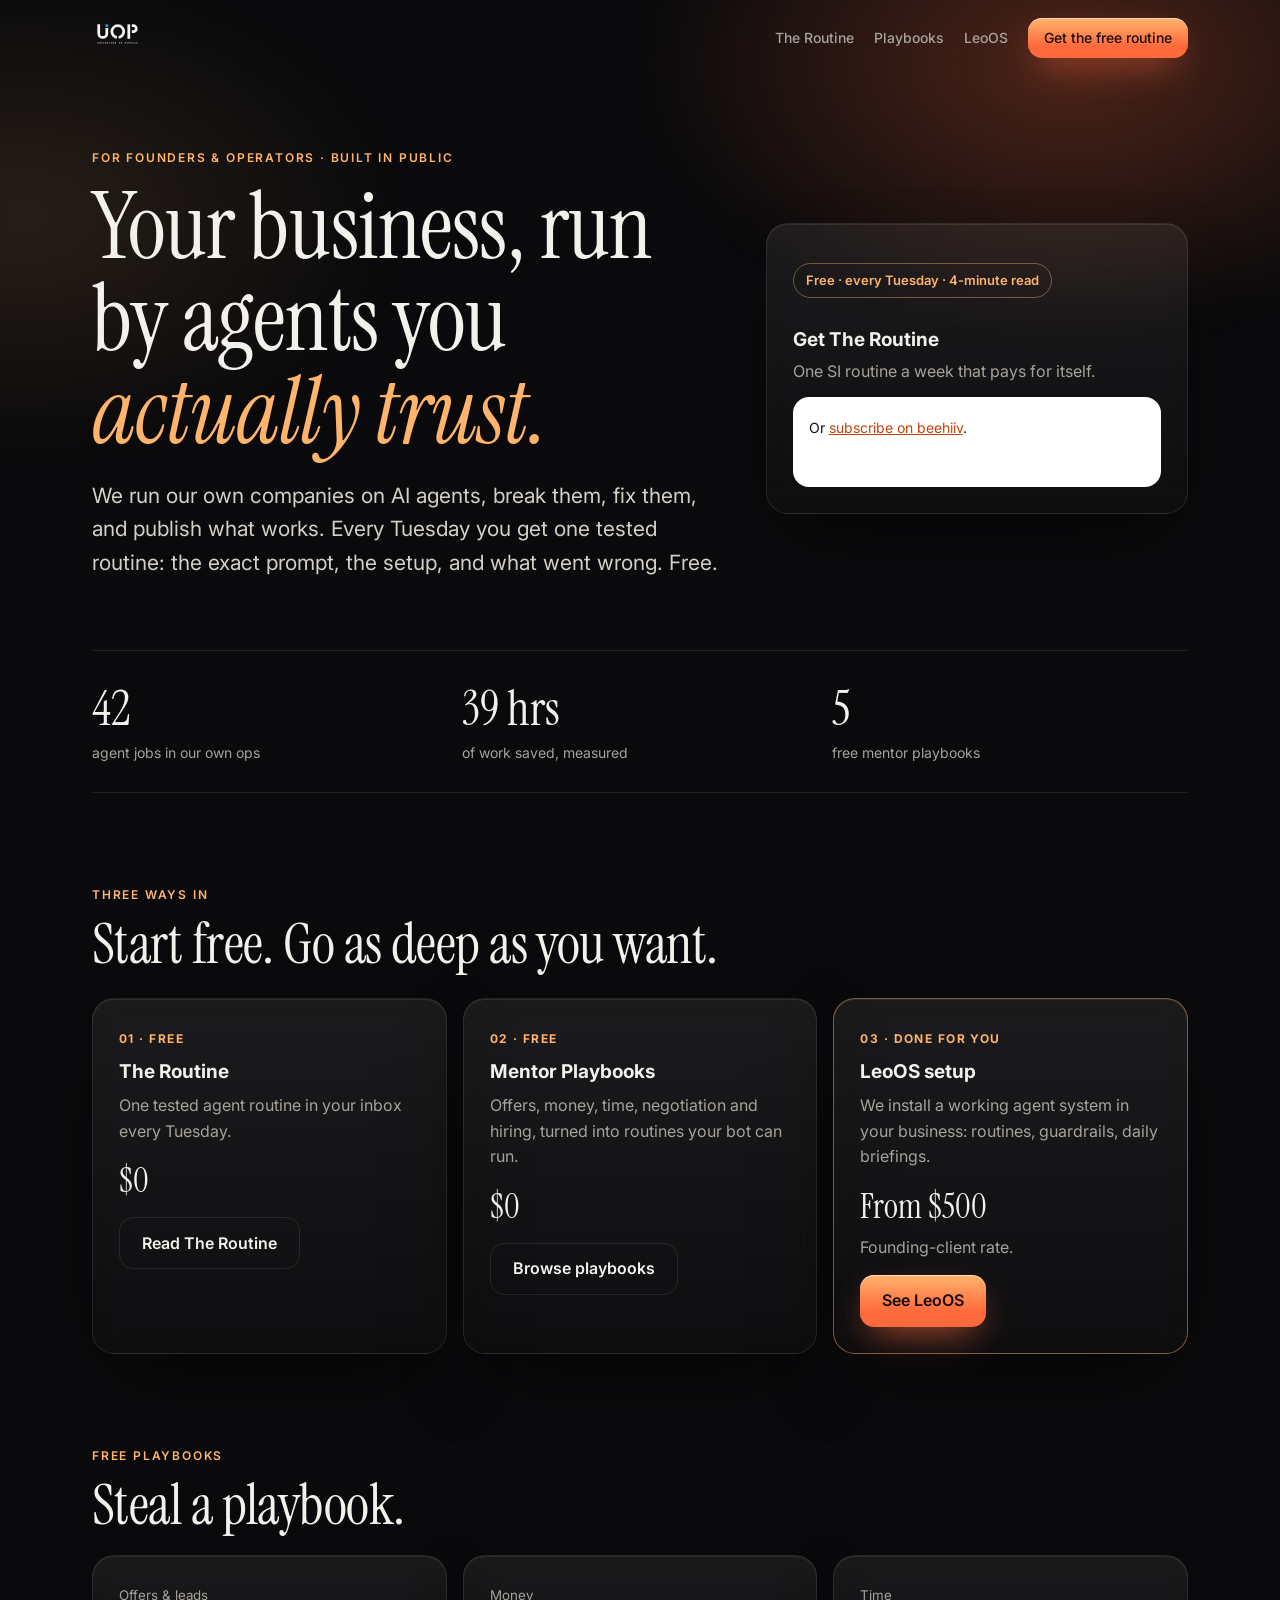
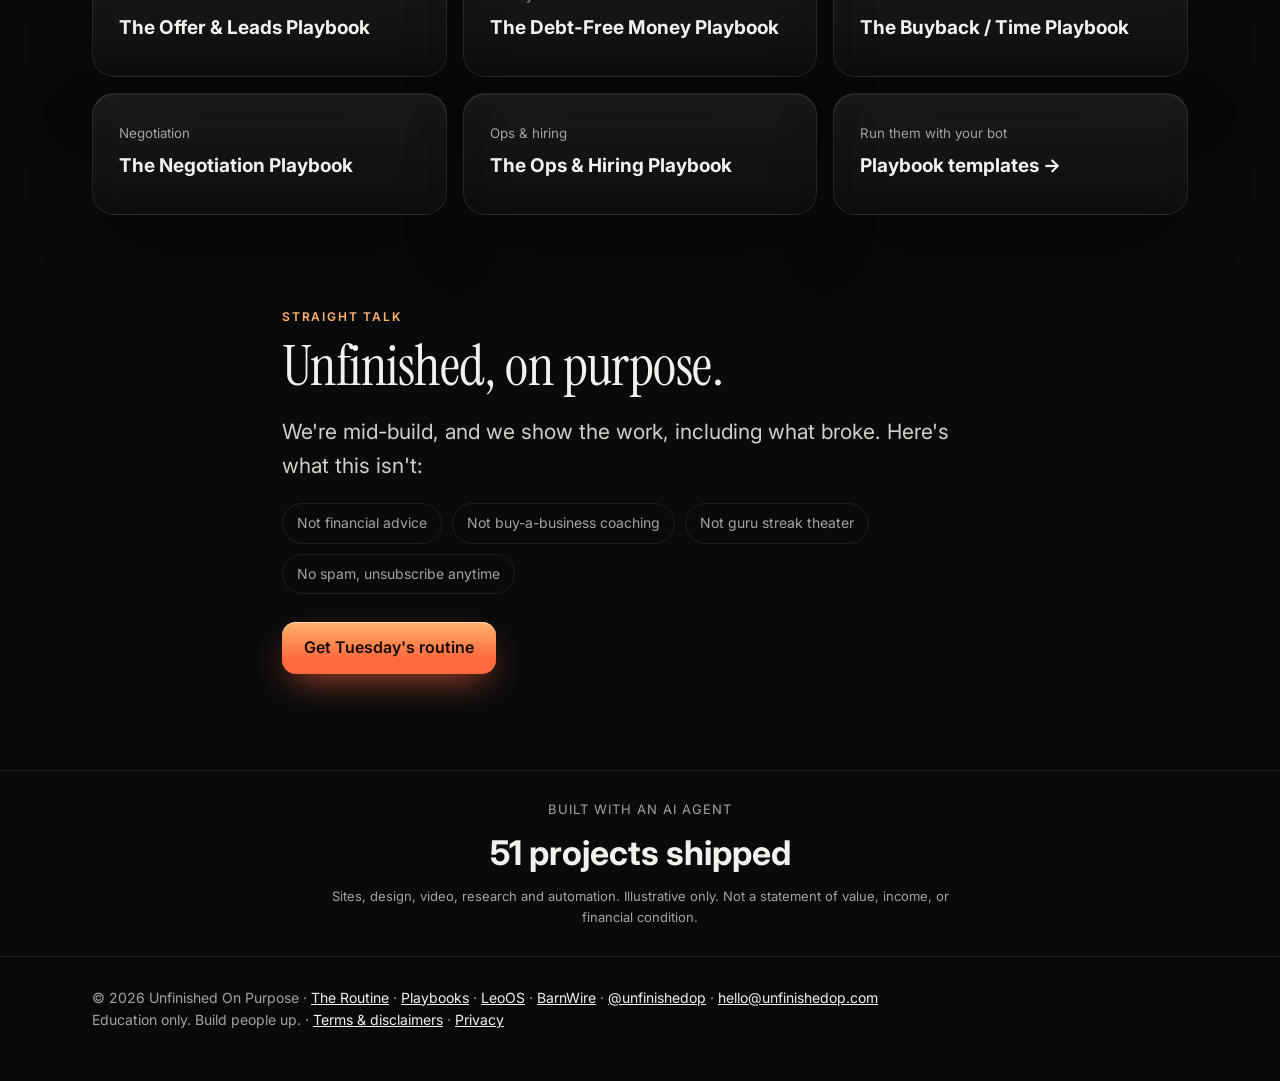
==== commit 43bb539f: "Add estimated value-of-work counter (reads assets/value.json)" ====
--- a/index.html
+++ b/index.html
@@ -37,11 +37,9 @@
 <a class="glass pb" href="playbooks/leila-hormozi/"><small>Ops &amp; hiring</small><h3>The Ops &amp; Hiring Playbook</h3></a>
 <a class="glass pb" href="playbooks/templates/"><small>Run them with your bot</small><h3>Playbook templates →</h3></a>
 </div></div></section>
-<section class="band" id="watch" style="padding-top:0"><div class="w"><p class="eyebrow">Watch · YouTube</p><h2>Three series. <em>Real numbers.</em></h2><p class="lead">Short explainers that show the math. First episodes are in production.</p><div class="g g3" style="margin-top:22px">
-<a class="glass pb" href="https://www.youtube.com/@unfinishedop" rel="noopener"><small>Houston home buying</small><h3>Deed Desk →</h3><p class="sub">What a house really costs, line by line.</p></a>
-<a class="glass pb" href="https://www.youtube.com/@unfinishedop" rel="noopener"><small>Money explainers</small><h3>Money in 90 →</h3><p class="sub">Credit, tax, insurance. 90 seconds each.</p></a>
-<a class="glass pb" href="https://www.youtube.com/@unfinishedop" rel="noopener"><small>Trucks &amp; towing</small><h3>Tow Rated →</h3><p class="sub">Tow ratings vs what you can really pull.</p></a>
-</div></div></section>
 <section class="band" style="padding-top:0"><div class="w narrow"><p class="eyebrow">Straight talk</p><h2>Unfinished, on purpose.</h2><p class="lead">We're mid-build, and we show the work, including what broke. Here's what this isn't:</p><ul class="not"><li>Not financial advice</li><li>Not buy-a-business coaching</li><li>Not guru streak theater</li><li>No spam, unsubscribe anytime</li></ul><p style="margin-top:28px"><a class="btn" href="#join">Get Tuesday's routine</a></p></div></section>
-<footer class="f"><div class="w">© 2026 Unfinished On Purpose · <a href="routine/">The Routine</a> · <a href="playbooks/">Playbooks</a> · <a href="https://getleoos.com">LeoOS</a> · <a href="https://www.getbarnwire.com/">BarnWire</a> · <a href="https://x.com/unfinishedop" rel="noopener">@unfinishedop</a> · <a href="https://www.youtube.com/@unfinishedop" rel="noopener">YouTube</a> · <a href="mailto:hello@unfinishedop.com">hello@unfinishedop.com</a><br>Education only. Build people up. · <a href="terms.html">Terms &amp; disclaimers</a> · <a href="privacy.html">Privacy</a></div></footer>
+<section class="vc" aria-label="Projects shipped"><div class="w"><p class="vc-k">Built with an AI agent</p><p class="vc-n"><span id="vc-items">51</span> projects shipped</p><p class="vc-s">Sites, design, video, research and automation. Illustrative only. Not a statement of value, income, or financial condition.</p></div></section>
+<style>.vc{border-top:1px solid var(--ln);padding:28px 0;text-align:center}.vc-k{margin:0;color:var(--mu);font-size:13px;letter-spacing:.08em;text-transform:uppercase}.vc-n{margin:6px 0;font-size:clamp(22px,4vw,34px);font-weight:700}.vc-s{margin:0 auto;max-width:620px;color:var(--mu);font-size:13px}</style>
+<script>fetch('assets/value.json',{cache:'no-store'}).then(r=>r.json()).then(d=>{if(d.projects)document.getElementById('vc-items').textContent=d.projects}).catch(()=>{})</script>
+<footer class="f"><div class="w">© 2026 Unfinished On Purpose · <a href="routine/">The Routine</a> · <a href="playbooks/">Playbooks</a> · <a href="https://getleoos.com">LeoOS</a> · <a href="https://www.getbarnwire.com/">BarnWire</a> · <a href="https://x.com/unfinishedop" rel="noopener">@unfinishedop</a> · <a href="mailto:hello@unfinishedop.com">hello@unfinishedop.com</a><br>Education only. Build people up. · <a href="terms.html">Terms &amp; disclaimers</a> · <a href="privacy.html">Privacy</a></div></footer>
 </body></html>
